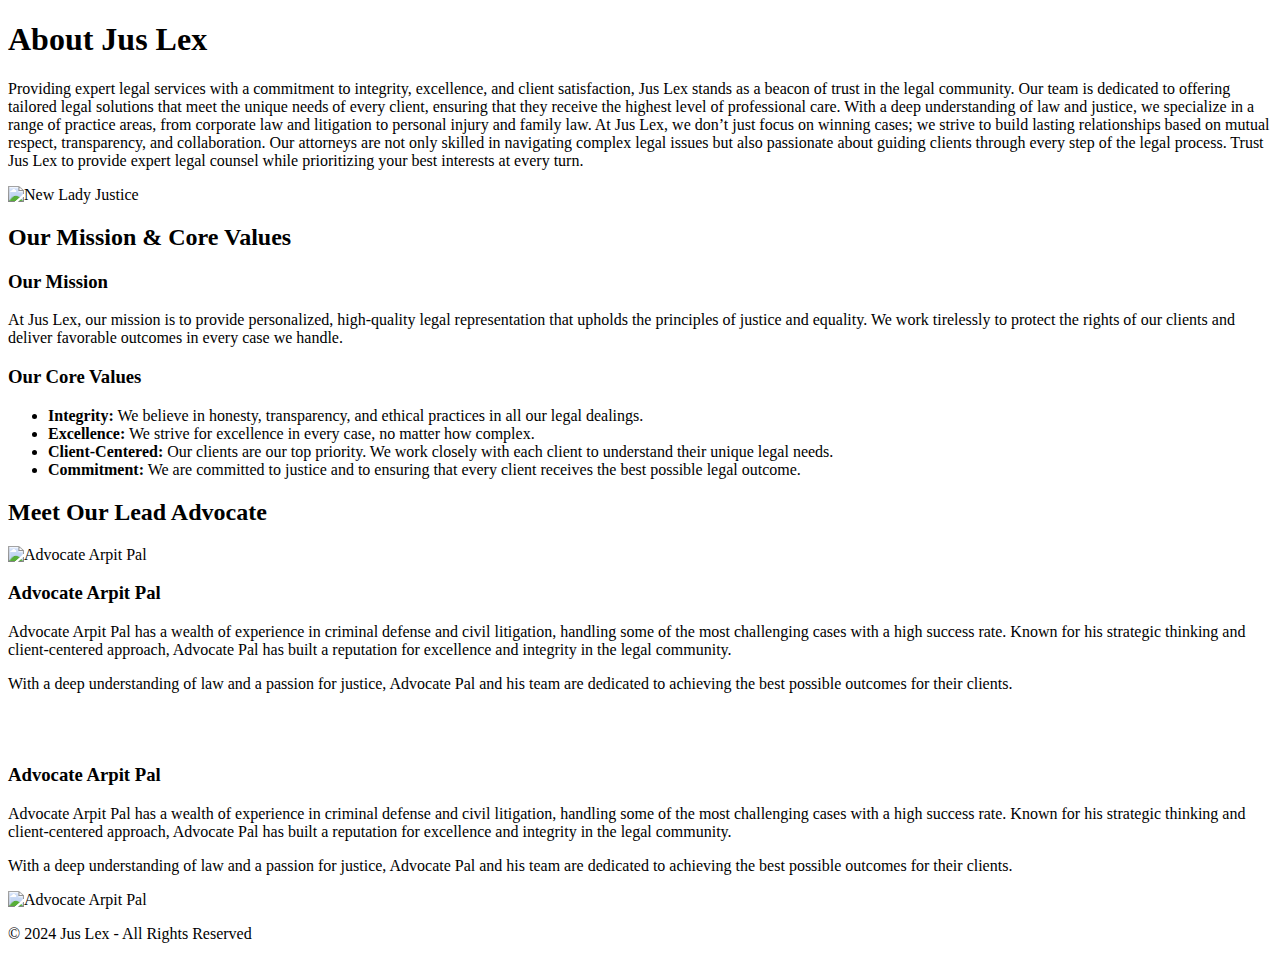
==== about.html @ 67817950 "Add files via upload" ====
<!DOCTYPE html>
<html lang="en">
<head>
    <meta charset="UTF-8">
    <meta name="viewport" content="width=device-width, initial-scale=1.0">
    <title>About Us - Jus Lex</title>
    <link rel="stylesheet" href="css/about.css">
    <link href="https://fonts.googleapis.com/css2?family=Lora:wght@400;700&family=Montserrat:wght@400;600&display=swap" rel="stylesheet">
</head>
<body>
    <!-- Header Section (Imported from header.html) -->
    <header class="navbar" id="header-placeholder"></header>
    <!-- Header Section (Imported from header.html) -->
    <!-- <header class="navbar" id="header-placeholder"></header> -->

    <!-- About Us Section with Premium Content -->
    <section class="about-hero">
        <div class="container">
            <div class="about-hero">
              <div class="about-hero-text">
                <h1>About Jus Lex</h1>
                <p>Providing expert legal services with a commitment to integrity, excellence, and client satisfaction, Jus Lex stands as a beacon of trust in the legal community. Our team is dedicated to offering tailored legal solutions that meet the unique needs of every client, ensuring that they receive the highest level of professional care. With a deep understanding of law and justice, we specialize in a range of practice areas, from corporate law and litigation to personal injury and family law. At Jus Lex, we don’t just focus on winning cases; we strive to build lasting relationships based on mutual respect, transparency, and collaboration. Our attorneys are not only skilled in navigating complex legal issues but also passionate about guiding clients through every step of the legal process. Trust Jus Lex to provide expert legal counsel while prioritizing your best interests at every turn.</p>
              </div>
              <div class="about-hero-image">
                <img src="images/new_lady_justis.png" alt="New Lady Justice">
              </div>
            </div>
          </div>
    </section>

    <!-- Mission and Values Section -->
    <section class="mission-values container">
        <h2>Our Mission & Core Values</h2>
        <div class="mission-values-content">
            <div class="mission">
                <h3>Our Mission</h3>
                <p>At Jus Lex, our mission is to provide personalized, high-quality legal representation that upholds the principles of justice and equality. We work tirelessly to protect the rights of our clients and deliver favorable outcomes in every case we handle.</p>
            </div>
            <div class="values">
                <h3>Our Core Values</h3>
                <ul>
                    <li><strong>Integrity:</strong> We believe in honesty, transparency, and ethical practices in all our legal dealings.</li>
                    <li><strong>Excellence:</strong> We strive for excellence in every case, no matter how complex.</li>
                    <li><strong>Client-Centered:</strong> Our clients are our top priority. We work closely with each client to understand their unique legal needs.</li>
                    <li><strong>Commitment:</strong> We are committed to justice and to ensuring that every client receives the best possible legal outcome.</li>
                </ul>
            </div>
        </div>
    </section>

    <!-- Advocate Profile Section -->
    <section class="advocate-profile container">
        <h2>Meet Our Lead Advocate</h2>
        <div class="profile-content">
            <div class="profile-image">
                <img src="images/image.png" alt="Advocate Arpit Pal">
            </div>
            <div class="profile-text">
                <h3>Advocate Arpit Pal</h3>
                <p>Advocate Arpit Pal has a wealth of experience in criminal defense and civil litigation, handling some of the most challenging cases with a high success rate. Known for his strategic thinking and client-centered approach, Advocate Pal has built a reputation for excellence and integrity in the legal community.</p>
                <p>With a deep understanding of law and a passion for justice, Advocate Pal and his team are dedicated to achieving the best possible outcomes for their clients.</p>
            </div>
        </div>
        <br><br>
        <div class="profile-content">
            
            <div class="profile-text">
                <h3>Advocate Arpit Pal</h3>
                <p>Advocate Arpit Pal has a wealth of experience in criminal defense and civil litigation, handling some of the most challenging cases with a high success rate. Known for his strategic thinking and client-centered approach, Advocate Pal has built a reputation for excellence and integrity in the legal community.</p>
                <p>With a deep understanding of law and a passion for justice, Advocate Pal and his team are dedicated to achieving the best possible outcomes for their clients.</p>
            </div>
            <div class="profile-image">
                <img src="images/image.png" alt="Advocate Arpit Pal">
            </div>
        </div>
    </section>

    <!-- Footer -->
    <footer class="container">
        <p>&copy; 2024 Jus Lex - All Rights Reserved</p>
    </footer>

    <!-- JavaScript for Header Import -->
    <script src="js/header-import.js"></script>
</body>
</html>
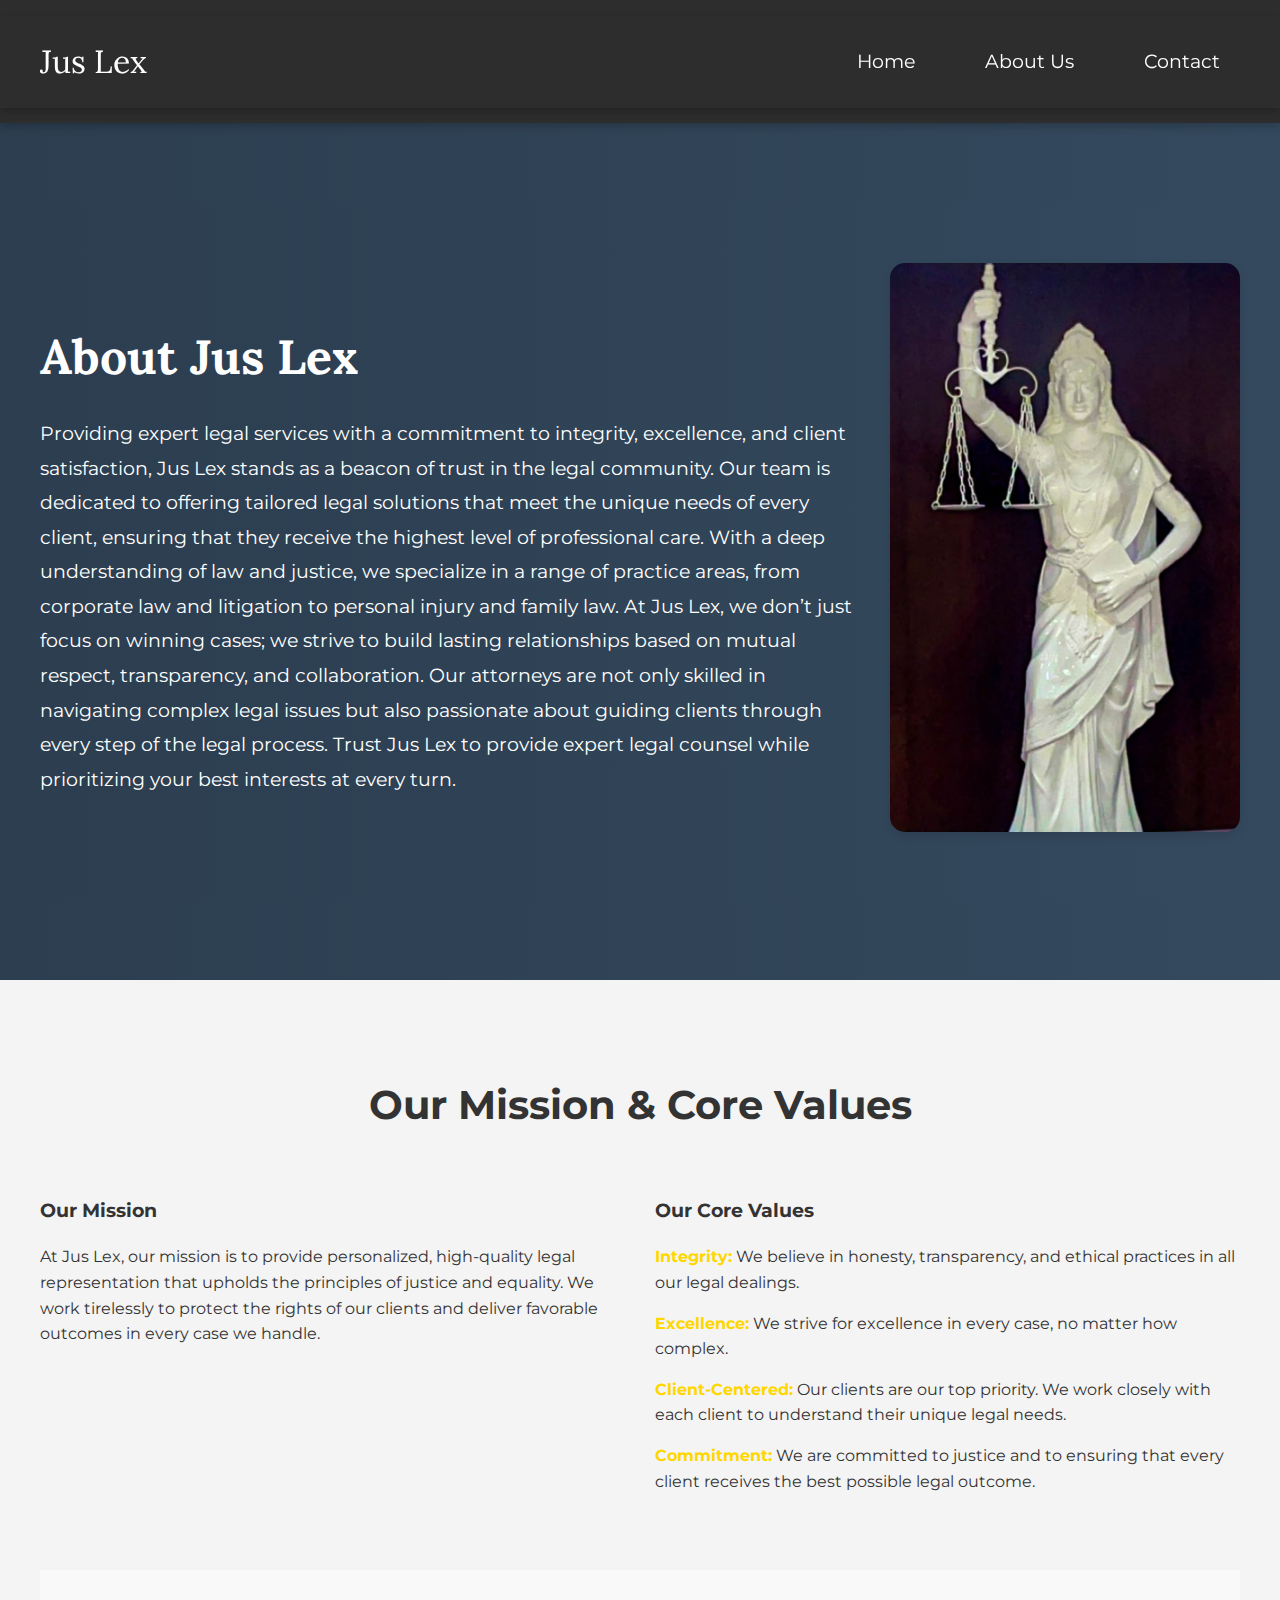
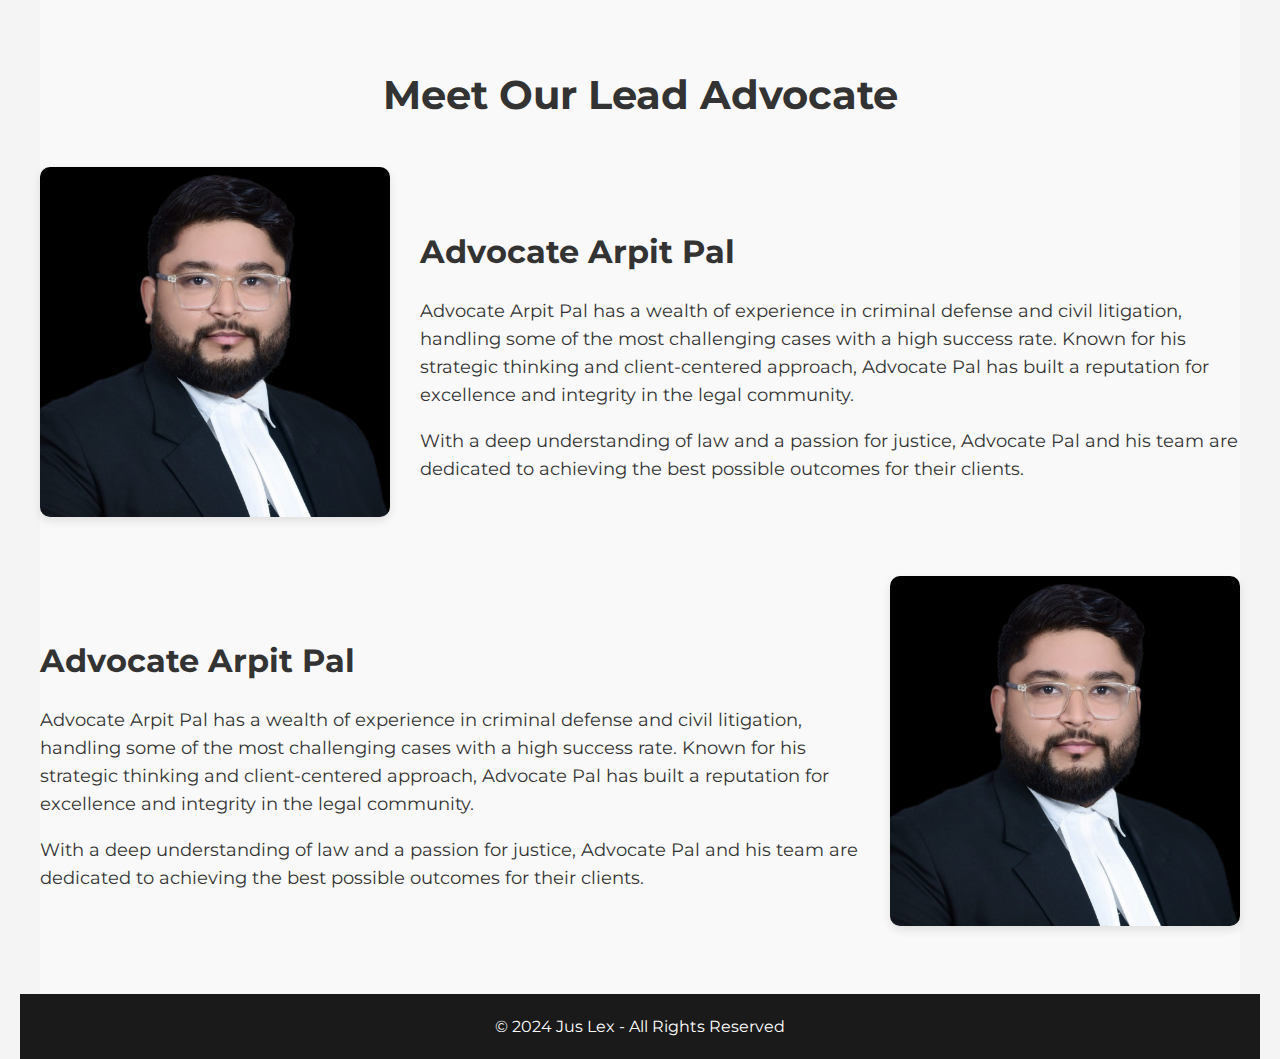
==== commit 9d86a5c4: "adding changes" ====
--- a/about.html
+++ b/about.html
@@ -5,13 +5,14 @@
     <meta name="viewport" content="width=device-width, initial-scale=1.0">
     <title>About Us - Jus Lex</title>
     <link rel="stylesheet" href="css/about.css">
+    <link rel="stylesheet" href="css/header.css">
     <link href="https://fonts.googleapis.com/css2?family=Lora:wght@400;700&family=Montserrat:wght@400;600&display=swap" rel="stylesheet">
 </head>
 <body>
     <!-- Header Section (Imported from header.html) -->
+    
+    <!-- Header Section (Imported from header.html) -->
     <header class="navbar" id="header-placeholder"></header>
-    <!-- Header Section (Imported from header.html) -->
-    <!-- <header class="navbar" id="header-placeholder"></header> -->
 
     <!-- About Us Section with Premium Content -->
     <section class="about-hero">
--- a/css/about.css
+++ b/css/about.css
@@ -0,0 +1,166 @@
+/* General Styling for About Page */
+body {
+    font-family: 'Montserrat', sans-serif;
+    margin: 0;
+    padding: 0;
+    background-color: #f4f4f4;
+    color: #333;
+    line-height: 1.6;
+}
+
+.container {
+    max-width: 1200px;
+    margin: 0 auto;
+    padding: 20px;
+}
+
+/* About Hero Section */
+.about-hero {
+    background: linear-gradient(to right, #2c3e50, #34495e);
+    color: white;
+    padding: 60px 0;
+    display: flex;
+    align-items: center;
+    justify-content: space-between;
+    gap: 30px;
+}
+
+.about-hero-text {
+    flex: 1;
+}
+
+.about-hero h1 {
+    font-size: 3rem;
+    font-family: 'Lora', serif;
+    margin-bottom: 20px;
+}
+
+.about-hero p {
+    font-size: 1.2rem;
+    line-height: 1.8;
+}
+
+.about-hero-image {
+    flex: 1;
+    max-width: 350px;
+    margin: 0 auto;
+}
+
+.about-hero-image img {
+    width: 100%;
+    border-radius: 15px;
+    box-shadow: 0px 4px 10px rgba(0, 0, 0, 0.1);
+}
+
+/* Mission & Values Section */
+.mission-values {
+    padding: 60px 0;
+}
+
+.mission-values h2 {
+    font-size: 2.5rem;
+    text-align: center;
+    margin-bottom: 40px;
+}
+
+.mission-values-content {
+    display: flex;
+    gap: 30px;
+}
+
+.mission, .values {
+    flex: 1;
+}
+
+.values ul {
+    list-style-type: none;
+    padding: 0;
+}
+
+.values ul li {
+    margin-bottom: 15px;
+}
+
+.values ul li strong {
+    color: #FFD700;
+    font-weight: bold;
+}
+
+/* Advocate Profile Section */
+.advocate-profile {
+    padding: 60px 0;
+    background-color: #f9f9f9;
+}
+
+.advocate-profile h2 {
+    text-align: center;
+    font-size: 2.5rem;
+    margin-bottom: 40px;
+}
+
+.profile-content {
+    display: flex;
+    gap: 30px;
+    align-items: center;
+}
+
+.profile-image {
+    flex: 1;
+    max-width: 350px;
+}
+
+.profile-image img {
+    width: 100%;
+    border-radius: 10px;
+    box-shadow: 0px 4px 10px rgba(0, 0, 0, 0.1);
+}
+
+.profile-text {
+    flex: 2;
+}
+
+.profile-text h3 {
+    font-size: 2rem;
+    margin-bottom: 20px;
+}
+
+.profile-text p {
+    font-size: 1.1rem;
+    margin-bottom: 15px;
+}
+
+/* Footer */
+footer {
+    background-color: #1a1a1a;
+    color: white;
+    padding: 20px 0;
+    text-align: center;
+}
+
+footer p {
+    margin: 0;
+}
+
+/* Responsive Adjustments */
+@media (max-width: 768px) {
+    .about-hero,
+    .mission-values-content,
+    .profile-content {
+        flex-direction: column;
+        text-align: center;
+    }
+
+    .about-hero-image,
+    .profile-image {
+        max-width: 250px;
+        margin: 0 auto;
+    }
+
+    .about-hero h1 {
+        font-size: 2.5rem;
+    }
+
+    .about-hero p {
+        font-size: 1.1rem;
+    }
+}--- a/css/header.css
+++ b/css/header.css
@@ -0,0 +1,84 @@
+/* Header Styling */
+.navbar {
+    background-color: #2d2d2d;
+    color: white;
+    padding: 15px 0;
+    position: sticky;
+    top: 0;
+    width: 100%;
+    z-index: 1000;
+    box-shadow: 0px 4px 8px rgba(0, 0, 0, 0.2);
+}
+
+.navbar .container {
+    display: flex;
+    justify-content: space-between;
+    align-items: center;
+    padding: 0 20px;
+}
+
+.logo {
+    font-family: 'Lora', serif;
+    font-size: 2rem;
+    color: white;
+    text-decoration: none;
+}
+
+/* Navigation Links */
+.nav-links {
+    display: flex;
+    gap: 30px;
+}
+
+.nav-links li {
+    list-style: none;
+}
+
+.nav-links a {
+    font-family: 'Montserrat', sans-serif;
+    color: white;
+    text-decoration: none;
+    font-size: 1.2rem;
+    padding: 20px;
+    transition: color 0.3s ease, border-bottom 0.3s ease;
+}
+
+.nav-links a:hover {
+    color: #FFD700;
+    border-bottom: 2px solid #FFD700;
+}
+
+/* Hamburger Menu */
+.hamburger {
+    display: none;
+    font-size: 2rem;
+    cursor: pointer;
+    color: white;
+    position: sticky;
+}
+
+/* Mobile Header - Responsive Adjustments */
+@media (max-width: 768px) {
+    .hamburger {
+        display: block; /* Hamburger menu appears on mobile */
+    }
+
+    .nav-links {
+        display: none; /* Initially hidden */
+        flex-direction: column;
+        position: absolute;
+        top: 60px;
+        right: 0;
+        background-color: #2d2d2d;
+        width: 100%;
+        padding: 0%;
+    }
+
+    .nav-links.active {
+        display: flex; /* Shows nav links when active class is added */
+    }
+
+    .nav-links li {
+        margin-bottom: 10px; /* Add space between nav items */
+    }
+}
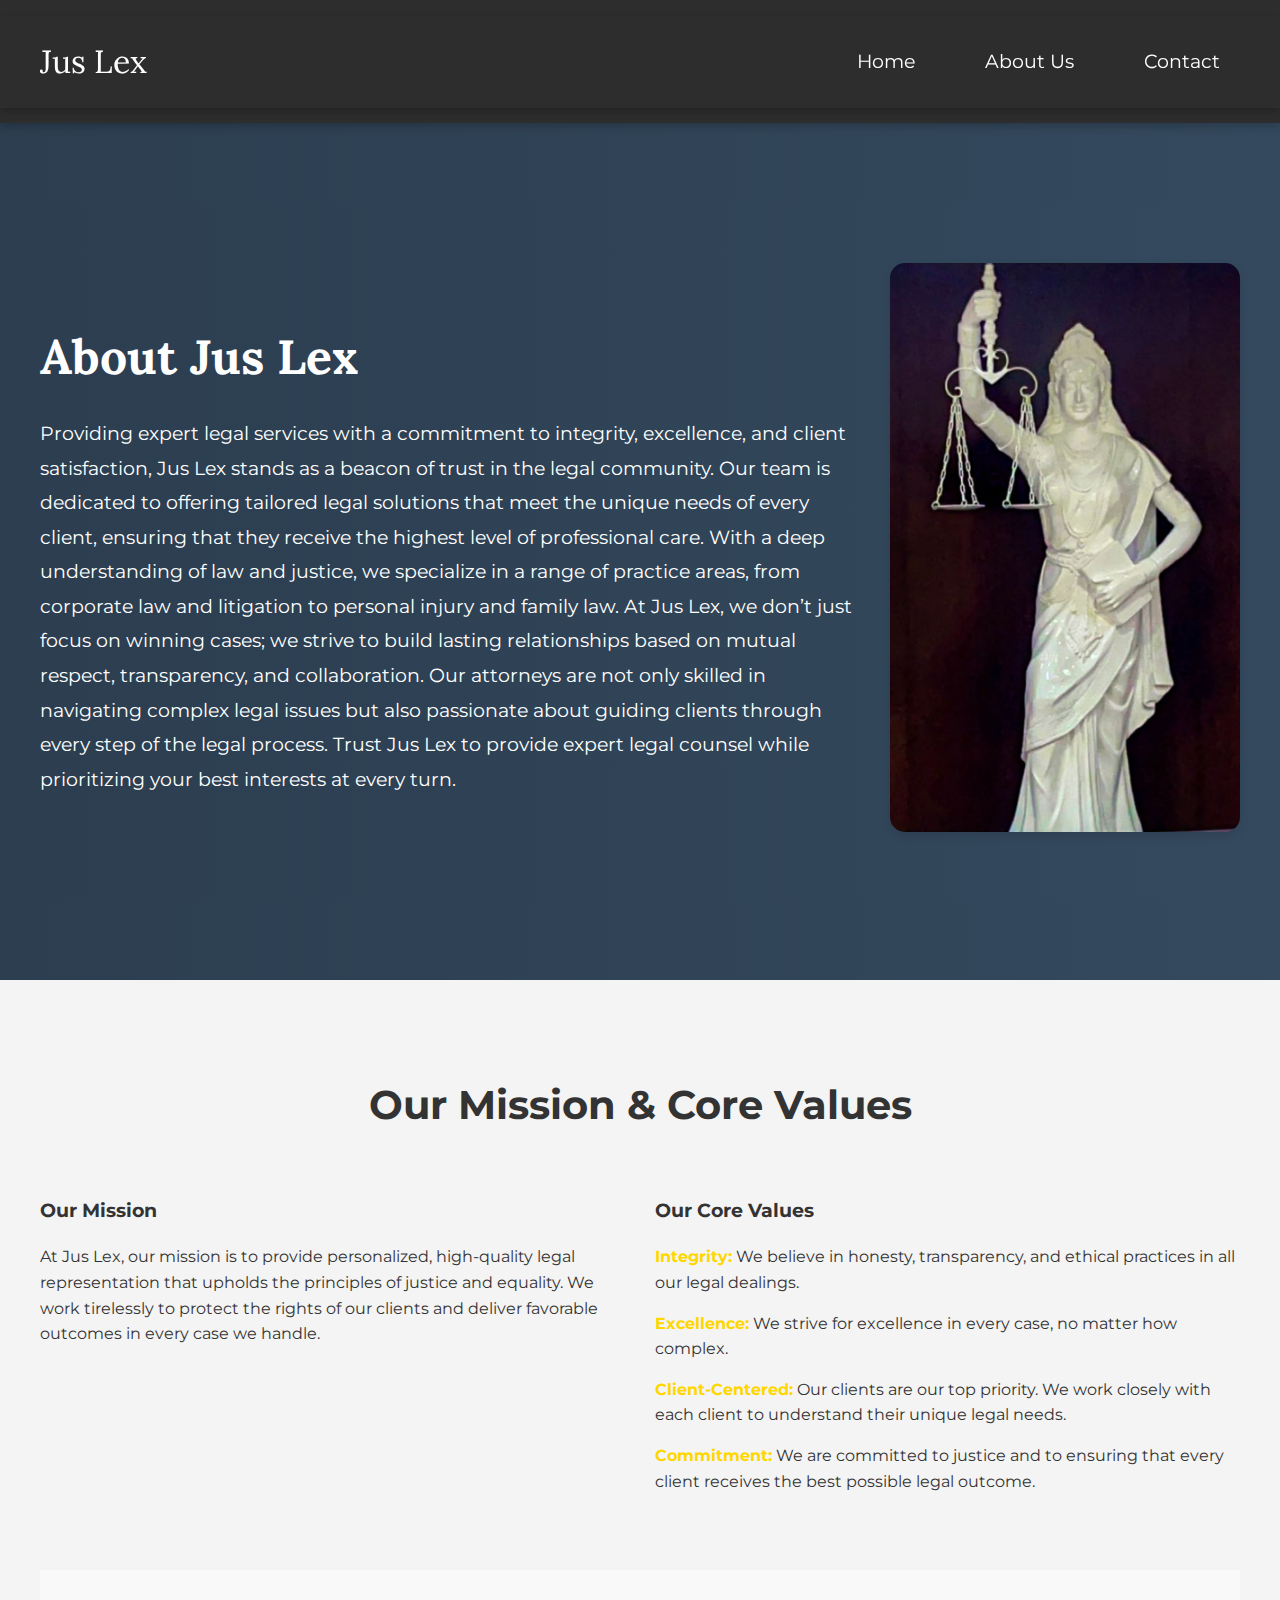
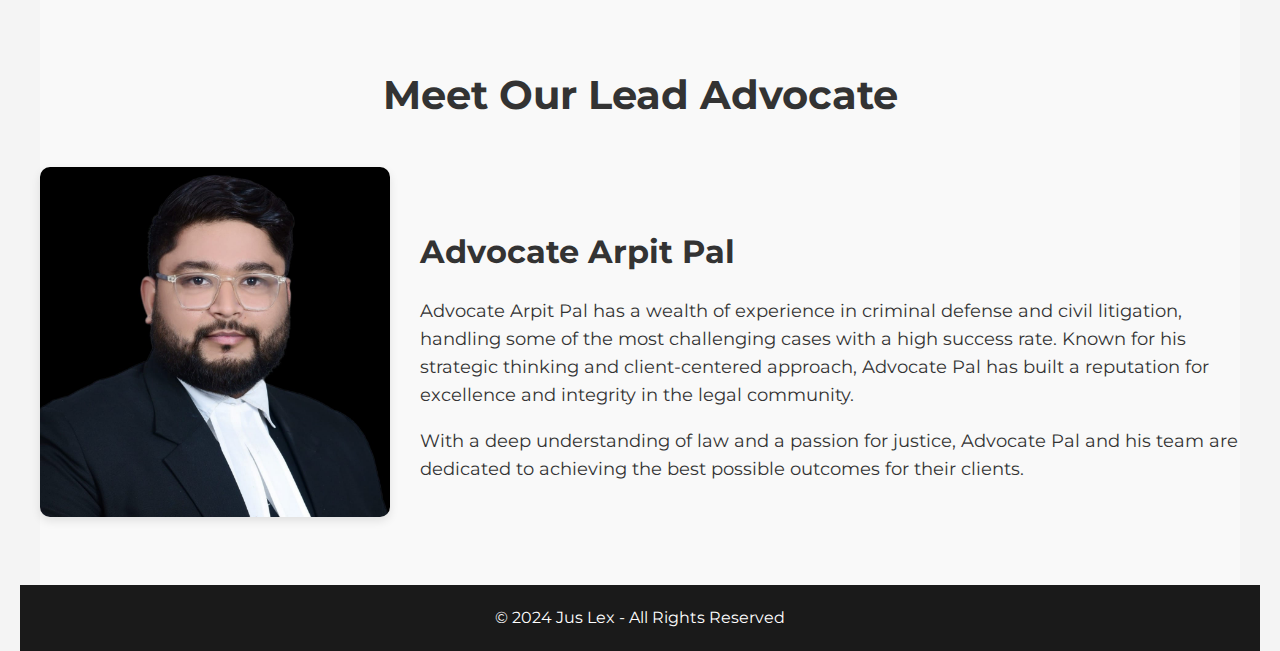
==== commit 457a3b5a: "adding correction" ====
--- a/about.html
+++ b/about.html
@@ -62,18 +62,6 @@
                 <p>With a deep understanding of law and a passion for justice, Advocate Pal and his team are dedicated to achieving the best possible outcomes for their clients.</p>
             </div>
         </div>
-        <br><br>
-        <div class="profile-content">
-            
-            <div class="profile-text">
-                <h3>Advocate Arpit Pal</h3>
-                <p>Advocate Arpit Pal has a wealth of experience in criminal defense and civil litigation, handling some of the most challenging cases with a high success rate. Known for his strategic thinking and client-centered approach, Advocate Pal has built a reputation for excellence and integrity in the legal community.</p>
-                <p>With a deep understanding of law and a passion for justice, Advocate Pal and his team are dedicated to achieving the best possible outcomes for their clients.</p>
-            </div>
-            <div class="profile-image">
-                <img src="images/image.png" alt="Advocate Arpit Pal">
-            </div>
-        </div>
     </section>
 
     <!-- Footer -->
